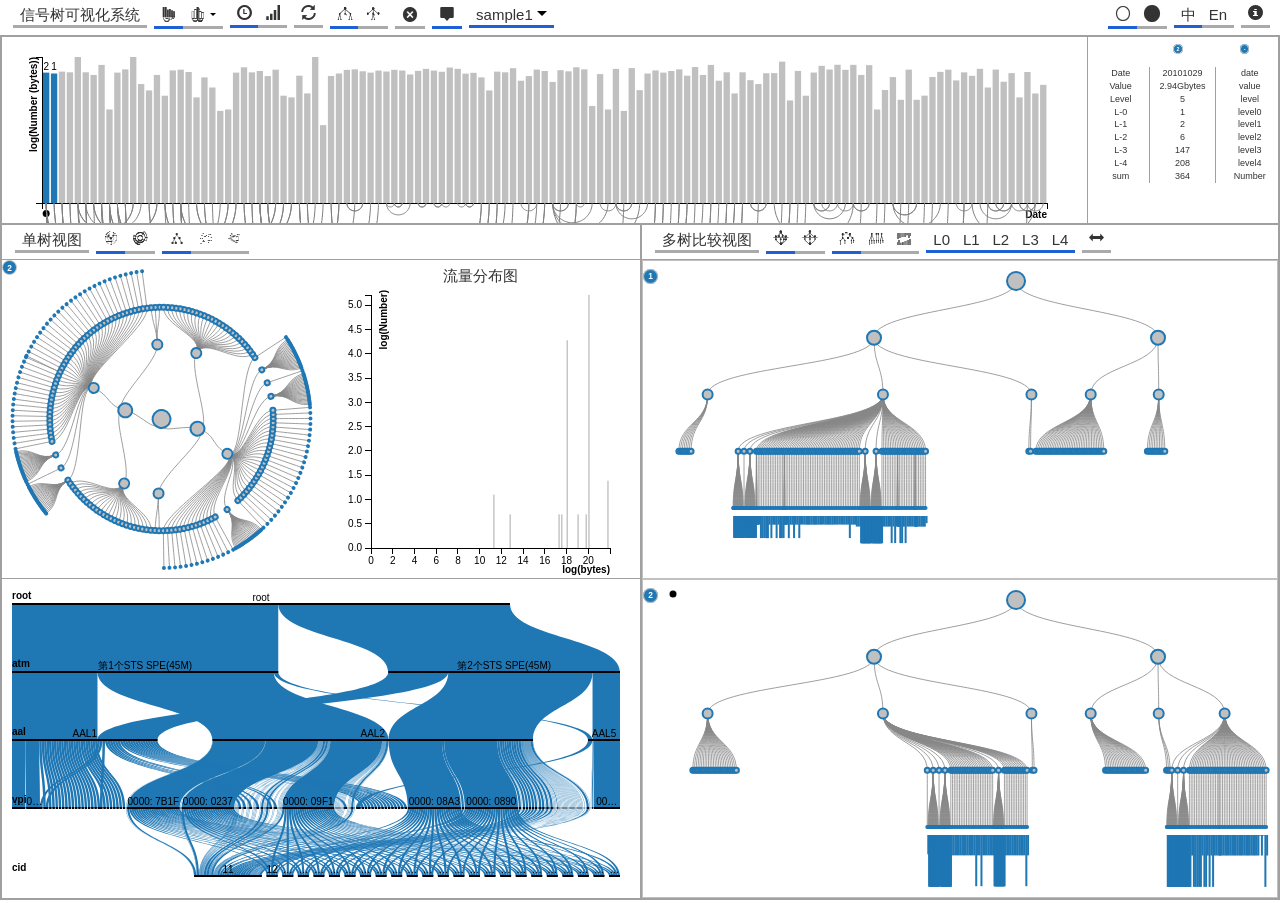
==== sigtree/index.html @ 1f9d309b "final version initialize" ====
<!DOCTYPE html>
<html>
    <head>
        <meta http-equiv="Content-Type" content="text/html;charset=utf-8"/>
        <title>Signal tree visualization</title>
        <link rel="stylesheet/less" href="css/less/all.less">
        <link rel="stylesheet" type="text/css" href="libs/font-awesome-4.6.3/css/font-awesome.min.css">
        <link rel="stylesheet" type="text/css" href="css/normalize.css">
        <link rel="stylesheet" type="text/css" href="libs/jquery-ui/jquery-ui.css">
    </head>

    <body>
        <!--直接将css写到html里面会大大减少html布局的加载时间-->
        <div class="loading" id = 'loading' style='position: absolute; width: 100%; height:100%;' >
          <div class="back" style="position: absolute; width: 100%; height: 100%; background-color: #ffffff; opacity: 1;"></div>
          <div class="logo" 
          style='position: absolute; margin: 50px auto; font-size: 30px; text-align: center; left:45%; top: 40%;'>
              <i class="fa fa-spinner fa-spin fa-lg"></i>
              <span> 加载中 ...</span>
          </div>
        </div>
        <div id = 'toolbar' class='remove-highlight toolbar' style='visibility: hidden'>
            <div id = "system-title-div" class = "button-group bind">
                <span id = "title" class = "button toolbar-all" data-placement="bottom" title = "关于本工具">信号树可视化系统</span>
            </div>
            <div id = "arc-link-div" class = "button-group bind">
                <span id = "arc-link" class = "button toolbar-all active" data-placement="bottom" title = "全部显示连接">
                    <i class="icon iconfont">&#xe627;</i>
                </span>
                <span id = "arc-link-hover" class = 'button toolbar-all' data-placement="bottom" data-placement="bottom" title = "鼠标悬停显示连接">
                    <i class="icon iconfont">&#xe61e;</i>
                    <span class="small-arrow-down">
                    </span>
                </span>
                <div id = 'hover-arc-div'>
                    <div id="slider-container">
                        <div id="slider"></div>
                    </div>
                    <div id="slider-text">
                        0
                    </div>
                </div>
            </div>
            <div id = "sort-div" class = "button-group bind">
                <span id = "time-sort" class = "button sort-btn toolbar-all active" data-placement="bottom" title = "按时间排序" sort-type="time">
                    <span class="glyphicon glyphicon-time"></span>
                </span>
                <span id = "size-sort" class = "button sort-btn toolbar-all" data-placement="bottom" title = "按流量排序" sort-type="size"> 
                    <span class="glyphicon glyphicon-signal"></span>
                </span>
            </div>
            <div id = "switch-selection-div" class = "button-group bind">
                <span id = "switch-selection" class = "button data-btn toolbar-all" data-placement="bottom" title = "变换当前选择" data-type="switch">
                    <span class="glyphicon glyphicon-refresh"></span>
                </span>
            </div>
            <div id = 'click-shrink' class = 'button-group bind'>
                <span id = "click-node-shrink" class = "button click-shrink toolbar-all active" data-placement="bottom" title = "收缩当前结点">
                    <i class="icon iconfont">&#xe623;</i>
                </span>
                <span id = "click-other-node-shrink" class = "button click-shrink toolbar-all" data-placement="bottom" title = "收缩兄弟结点">
                    <i class="icon iconfont">&#xe624;</i>
                </span>
            </div>
            <div id = "clear-all-div" class = "button-group bind">
                <span id = "clear-all" class = "button data-btn toolbar-all" data-placement="bottom" title = "清空选择" data-type="switch">
                    <i class="icon iconfont">&#xe60d;</i>
                </span>
            </div>
            <div id = "tool-tip-div" class = "button-group bind">
                <span id = "enable-tool-tip" class = "button data-btn toolbar-all active" data-placement="bottom" title = "显示提示信息">
                    <i class="icon iconfont">&#xeb1e;</i>
                </span>
            </div>
            <div id = 'load-files' class = 'button-group bind'>
                <span id = "load-file-name" class = "button click-chinese toolbar-all active" data-placement="bottom" title = "中文">
                <span id = "set-select-name">
                    sample1  
                </span>        
                <span class="arrow-down">
                </span>
                </span>
                <div id="load-file-div" class="load-file">
                    <table id = "load-file-table" class="load-file">
                    </table>
                </div>
            </div>
            <div id = 'system-version-div'>
                <div id = 'click-change-background' class = 'button-group bind'>
                    <span id = "change-color-white" class = "button click-white toolbar-all active" data-placement="bottom" title = "白色背景">
                        <i class="icon iconfont">&#xe613;</i>
                    </span>
                    <span id = "change-color-black" class = "button click-black toolbar-all" data-placement="bottom" title = "黑色背景">
                        <i class="icon iconfont">&#xe600;</i>
                    </span>
                </div>
                <div id = 'click-change-language' class = 'button-group bind'>
                    <span id = "change-language-chinese" class = "button click-chinese toolbar-all active" data-placement="bottom" title = "中文">
                        中
                    </span>
                    <span id = "change-language-english" class = "button click-english toolbar-all" data-placement="bottom" title = "英文">
                        En
                    </span>
                </div>
                <div id = 'help-div' class = 'button-group bind'>
                    <span id = "help" class = "button click-help toolbar-all" data-placement="bottom" title = "帮助">
                        <span class="glyphicon glyphicon-info-sign"></span>
                    </span>
                </div>
            </div>
        </div>
        <div id = "topWrapper" class = "structure hidden-content">
            <div id = "innerTopLeft">
                <svg class = "mainTimeline"></svg>
            </div>
            <div id="innerTopRight" class='remove-highlight structure toolbar' style='visibility: hidden'>
                  <div id="innerTopRightLeft">
                    <div id="label-name" class="label-wrapper">
                        <span id = "node-type" class="btn btn-default btn-xs label blue-label"></span>
                        <table class = 'label-table' style="width:100%">
                          <tr>
                            <td class = 'date-description'>Date</td>
                          </tr>
                          <tr>
                            <td class = 'value-description'>Value</td>
                          </tr>
                          <tr>
                            <td class = 'level-description'>Level</td>
                          </tr>
                          <tr>
                            <td class = 'level-0-description'>L-0</td>
                          </tr>
                          <tr>
                            <td class = 'level-1-description'>L-1</td>
                          </tr>
                          <tr>
                            <td class = 'level-2-description'>L-2</td>
                          </tr>
                          <tr>
                            <td class = 'level-3-description'>L-3</td>
                          </tr>
                          <tr>
                            <td class = 'level-4-description'>L-4</td>
                          </tr>
                          <tr>
                            <td class = 'node-num-description'>sum</td>
                          </tr>
                        </table>
                     </div>
                </div>
                <div id="innerTopRightMiddle">
                     <div id="label-A" class="label-wrapper">
                          <span id = "node-type" class="btn btn-default btn-xs label blue-label">
                              1
                          </span>
                        <table class = 'label-table' style="width:100%">
                          <tr>
                            <td class = 'date-description'></td>
                          </tr>
                          <tr>
                            <td class = 'value-description'></td>
                          </tr>
                          <tr>
                            <td class = 'level-description'></td>
                          </tr>
                          <tr>
                            <td class = 'level-0-description'></td>
                          </tr>
                          <tr>
                            <td class = 'level-1-description'></td>
                          </tr>
                          <tr>
                            <td class = 'level-2-description'></td>
                          </tr>
                          <tr>
                            <td class = 'level-3-description'></td>
                          </tr>
                          <tr>
                            <td class = 'level-4-description'></td>
                          </tr>
                          <tr>
                            <td class = 'node-num-description'></td>
                          </tr>
                        </table>
                     </div>
                </div>
                <div id='innerTopRightRight'>
                    <div id="label-C" class="label-wrapper" style="text-align: center; width:100%">
                          <span id = "node-type" class="btn btn-default btn-xs label blue-label">
                              -
                          </span>
                         <table class = 'label-table' style="width:100%">
                          <tr>
                            <td class = 'date-description'>date</td>
                          </tr>
                          <tr>
                            <td class = 'value-description'>value</td>
                          </tr>
                          <tr>
                            <td class = 'level-description'>level</td>
                          </tr>
                          <tr>
                            <td class = 'level-0-description'>level0</td>
                          </tr>
                          <tr>
                            <td class = 'level-1-description'>level1</td>
                          </tr>
                          <tr>
                            <td class = 'level-2-description'>level2</td>
                          </tr>
                          <tr>
                            <td class = 'level-3-description'>level3</td>
                          </tr>
                          <tr>
                            <td class = 'level-4-description'>level4</td>
                          </tr>
                          <tr>
                            <td class = 'node-num-description'>Number</td>
                          </tr>
                        </table>
                    </div>
                </div>
            </div>
        </div>
        <div id = "rightWrapper" class='remove-highlight structure hidden-content'>
            <div id = "rightToolbarWrapper" class = 'structure toolbar toolbar-unhighlight' style='visibility: hidden'>
                <div id = "comparison-title-div" class = "button-group bind">
                    <span id = "title" class = "button toolbar-tree" title = "多树比较视图">多树比较视图</span>
                </div>
                <div id = 'node-comparison' class = 'button-group bind'>
                    <span id = "all-node-comparison" class = "button active node-comparison toolbar-tree" title = "比较所有节点">
                        <i class="icon iconfont">&#xe625;</i>
                    </span>
                    <span id = "same-node-comparison" class = "button node-comparison toolbar-tree" title = "比较相同节点">
                        <i class="icon iconfont">&#xe626;</i>
                    </span>
                </div>
                <div id = 'node-comparison' class = 'button-group bind'>
                    <span id = "all-depth-comparison" class = "button active node-comparison toolbar-tree" title = "完整显示信号树">
                        <i class="icon iconfont">&#xe622;</i>
                    </span>
                    <span id = "two-depth-comparison" class = "button node-comparison toolbar-tree" title = "仅显示末两层">
                        <i class="icon iconfont">&#xe621;</i>
                    </span>
                    <span id = "only-flow-comparison" class = "button node-comparison toolbar-tree" title = "仅显示流量">
                        <i class="icon iconfont">&#xe620;</i>
                    </span>
                     <!--<span id = "shortest-flow-comparison" class = "button node-comparison toolbar-tree" title = "尽可能多显示树的流量">
                        <i class="icon iconfont">&#xe61f;</i>
                    </span>-->
                </div>
                <div id = 'level-selection' class = 'button-group bind'>
                    <span id = "level-0" class = "button level-selection toolbar-tree active" title = "第0层">L0</span>
                    <span id = "level-1" class = "button level-selection toolbar-tree active" title = "第1层">L1</span>
                    <span id = "level-2" class = "button level-selection toolbar-tree active" title = "第2层">L2</span>
                    <span id = "level-3" class = "button level-selection toolbar-tree active" title = "第3层">L3</span>
                    <span id = "level-4" class = "button level-selection toolbar-tree active" title = "第4层">L4</span>
                </div>
                 <div id = 'help-div' class = 'button-group bind'>
                    <span id = "resize-brush" class = "button click-resize toolbar-all" data-placement="bottom" title = "更新刷选">
                        <span class="glyphicon glyphicon-resize-horizontal"></span>
                    </span>
                </div>
            </div>
            <div id = "rightComparisonWrapper" class = 'structure'>
                <ul id="multitree" class = 'structure'>
                </ul>
            </div>
        </div>
        <div id = "leftWrapper" class='structure hidden-content'>
            <div id = "leftToolbarWrapper" class = 'structure remove-highlight toolbar toolbar-unhighlight' style='visibility: hidden'>
                <div id = "singletree-title-div" class = "button-group bind">
                    <span id = "title" class = "button toolbar-compare" title = "单信号树可视化视图">单树视图</span>
                </div>
                <div id = 'switch-vis-div' class = 'button-group bind'>
                    <span id = "radial-tree" class = "button toolbar-compare active" title = "radial树">
                        <i class="icon iconfont">&#xe60a;</i>
                    </span>
                    <span id = "sunburst-tree" class = "button toolbar-compare" title = "sunburst树">
                         <i class="icon iconfont">&#xe61a;</i>
                    </span>         
                </div>
                 <div id = "projection-method-div" class = "button-group bind">
                    <span id = "tree-view" class = "button active projection-method toolbar-compare" title = "树状视图">
                        <i class="icon iconfont">&#xe60e;</i>
                    </span>
                    <span id = "original-projection" class = "button projection-method toolbar-compare" title = "初始投影"><!--初始投影，没有连接-->
                        <i class="icon iconfont">&#xe607;</i>
                    </span>
                     <span id = "center-projection" class = "button projection-method toolbar-compare" title = "初始投影-连接"><!--初始投影＋连接-->
                        <i class="icon iconfont">&#xe606;</i>
                    </span>
                    <!--<span id = "center-size-glyph" class = "button projection-method toolbar-compare" title = "节点大小编码">
                        <i class="icon iconfont">&#xe605;</i>
                    </span>
                    <span id = "center-subgraph-glyph" class = "button projection-method toolbar-compare" title = "子结构编码">
                        <i class="icon iconfont">&#xe608;</i>
                    </span>
                    <span id = "center-sunburst-glyph" class = "button projection-method toolbar-compare" title = "sunburst视图编码">
                        <i class="icon iconfont">&#xe619;</i>
                    </span>-->
                </div>
            </div>
            <div id = "leftTreeWrapper" class = 'structure remove-highlight'>
                <div id="leftTopWrapper" class = 'structure'>
                    <span id = "node-type" class="btn btn-default btn-xs label blue-label">1</span>
                    <div id='leftTopLeftWrapper-radial'>
                        <svg class="radial"></svg>
                    </div>
                    <div id='leftTopLeftWrapper-sunburst'>
                        <svg class="sunburst"></svg>
                    </div>
                    <div id='leftTopRightWrapper'>
                        <div id='histogram-label'>
                            <span id = 'histogram-label-text'>流量分布图</span>
                        </div>
                        <div id='leftTopRightBottomWrapper'>
                            <svg class='radial-histogram'></svg>
                        </div>
                    </div>
                </div>
                <div id="leftBottomWrapper" class = 'structure'>
                    <svg class="parset"></svg>
                </div>
            </div>
            <div id = 'projectionWrapper' class='structure'>
                <svg class = "projection"></svg>
            </div>
            <div id = 'projectionLinkWrapper' class='structure'>
                <svg class = "projection-link"></svg>
            </div>
        </div>
        <div id="dialog-confirm" class="help_document" title="help document" >       
            <img src="helpdocument/overview_introduction.png" class="help_img" width="800px" >
        </div>
    </body>
    <!-- Libraries -->   
    <script type="text/javascript" src="libs/MDS/numeric.js"></script>
    <script type="text/javascript" src="libs/MDS/mds.js"></script>
    <script type="text/javascript" src="libs/jquery.js"></script>
    <script type="text/javascript" src="libs/d3.js"></script>
    <script type="text/javascript" src="libs/d3.tip.js"></script>
    <script type="text/javascript" src="libs/queue.js"></script>
    <script type="text/javascript" src="libs/Underscore.js"></script>
    <script type="text/javascript" src='libs/less.js'></script>
    <script type="text/javascript" src="libs/d3.parsets/d3.parsets.js"></script>   
    <script type="text/javascript" src="libs/bootstrap/js/bootstrap.js"></script>
    <script type="text/javascript" src="libs/jquery-ui/jquery-ui.js"></script>
    <script type="text/javascript" src="libs/lasso.js"></script>
    <!-- utils js -->
    <script type="text/javascript" src="js/sigtree.js"> </script>
    <script type="text/javascript" src="js/ObserverManager.js"> </script>
    <script type="text/javascript" src="js/utils.js"> </script>
    <script type="text/javascript" src="js/data_processor.js"> </script>
    <script type="text/javascript" src="js/combinator.js"> </script>
    <script type="text/javascript" src="js/projection.js"></script> 
    <script type="text/javascript" src='js/projection_link.js'></script>
    <script type="text/javascript" src='js/toolbar_signaltree.js'></script>
    <script type="text/javascript" src='js/toolbar_comparison.js'></script>
    <script type="text/javascript" src='js/toolbar_all.js'></script>
    <script type="text/javascript" src='js/sunburst_view.js'></script>
    <script type="text/javascript" src="js/main.js"></script>
    <script type="text/javascript" src="js/view_controller.js"></script>
    <script type="text/javascript" src="js/tree_compare.js"></script>
    <script type="text/javascript" src='js/multitree_comparison.js'></script>
	  <script type="text/javascript" src="js/radial.js"></script> 
    <script type="text/javascript" src='js/radial_histogram.js'></script>
    <script type="text/javascript" src="js/datacenter.js"></script>
    <script type="text/javascript" src="js/sunburst.js"></script>
	  <script type="text/javascript" src="js/parset.js"></script>    
	  <script type="text/javascript" src="js/tree_select.js"></script>
    <script type="text/javascript" src="js/all_views_controller.js"></script>
    
</html>
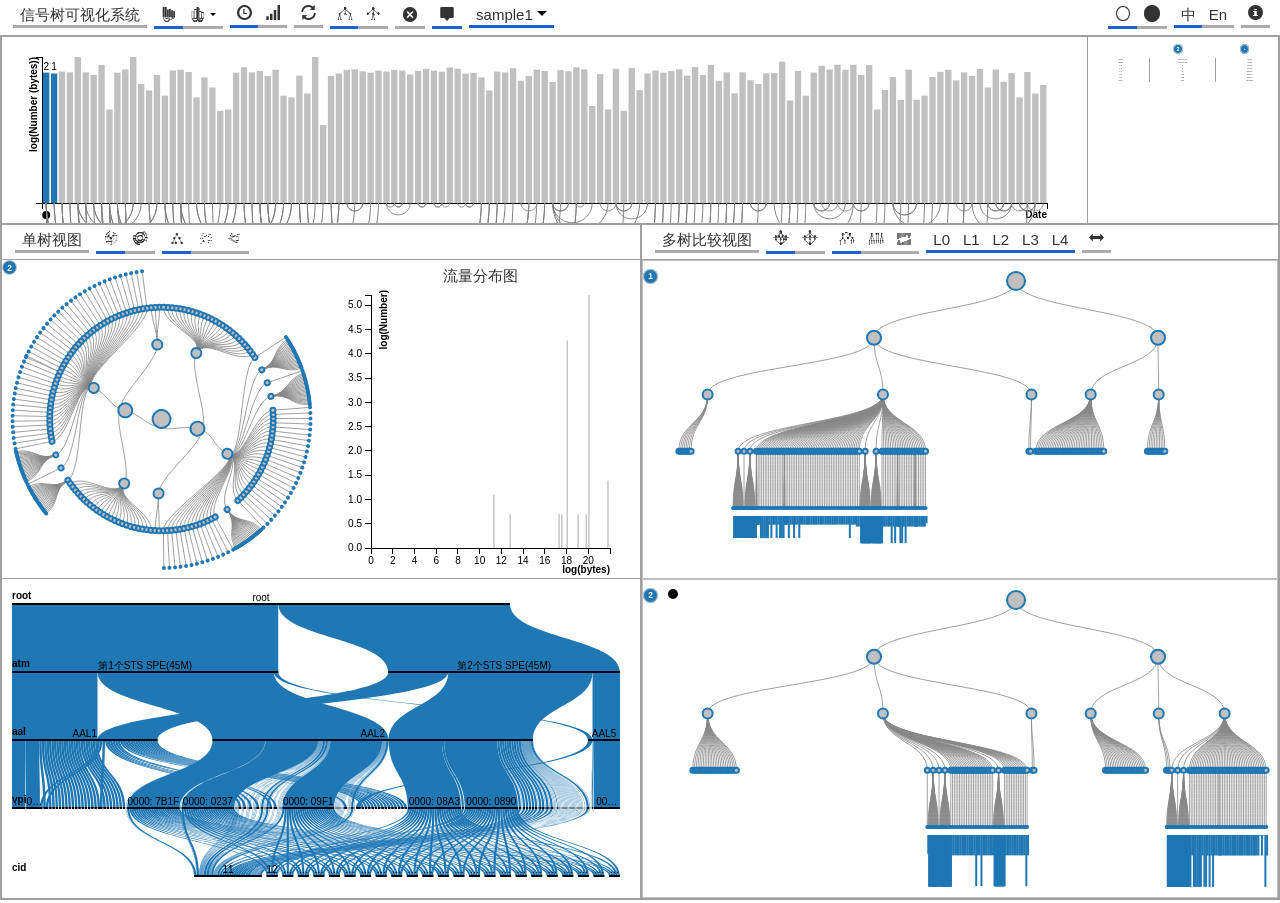
==== commit a9b4fe73: "new version" ====
--- a/sigtree/index.html
+++ b/sigtree/index.html
@@ -125,9 +125,9 @@
                           <tr>
                             <td class = 'value-description'>Value</td>
                           </tr>
-                          <tr>
+                          <!--<tr>
                             <td class = 'level-description'>Level</td>
-                          </tr>
+                          </tr>-->
                           <tr>
                             <td class = 'level-0-description'>L-0</td>
                           </tr>
@@ -161,9 +161,9 @@
                           <tr>
                             <td class = 'value-description'></td>
                           </tr>
-                          <tr>
+                          <!--<tr>
                             <td class = 'level-description'></td>
-                          </tr>
+                          </tr>-->
                           <tr>
                             <td class = 'level-0-description'></td>
                           </tr>
@@ -197,9 +197,9 @@
                           <tr>
                             <td class = 'value-description'>value</td>
                           </tr>
-                          <tr>
+                          <!--<tr>
                             <td class = 'level-description'>level</td>
-                          </tr>
+                          </tr>-->
                           <tr>
                             <td class = 'level-0-description'>level0</td>
                           </tr>
@@ -226,7 +226,7 @@
         <div id = "rightWrapper" class='remove-highlight structure hidden-content'>
             <div id = "rightToolbarWrapper" class = 'structure toolbar toolbar-unhighlight' style='visibility: hidden'>
                 <div id = "comparison-title-div" class = "button-group bind">
-                    <span id = "title" class = "button toolbar-tree" title = "多树比较视图">多树比较视图</span>
+                    <span id = "title" class = "button toolbar-tree" title = "比较视图：提供多种可视化形式比较信号树">多树比较视图</span>
                 </div>
                 <div id = 'node-comparison' class = 'button-group bind'>
                     <span id = "all-node-comparison" class = "button active node-comparison toolbar-tree" title = "比较所有节点">
@@ -271,7 +271,7 @@
         <div id = "leftWrapper" class='structure hidden-content'>
             <div id = "leftToolbarWrapper" class = 'structure remove-highlight toolbar toolbar-unhighlight' style='visibility: hidden'>
                 <div id = "singletree-title-div" class = "button-group bind">
-                    <span id = "title" class = "button toolbar-compare" title = "单信号树可视化视图">单树视图</span>
+                    <span id = "title" class = "button toolbar-compare" title = "多种形式对于单个信号树进行可视化">单树视图</span>
                 </div>
                 <div id = 'switch-vis-div' class = 'button-group bind'>
                     <span id = "radial-tree" class = "button toolbar-compare active" title = "radial树">
@@ -332,7 +332,10 @@
             </div>
         </div>
         <div id="dialog-confirm" class="help_document" title="help document" >       
-            <img src="helpdocument/overview_introduction.png" class="help_img" width="800px" >
+            <img src="helpdocument/help1.png" class="help_img" width="800px" >
+        </div>
+        <div id="dialog-system-introduction" class="help_document" title="About System" >       
+             通讯信号时变层级结构可视分析系统由北京大学可视化与可视分析实验室开发完成。
         </div>
     </body>
     <!-- Libraries -->   
